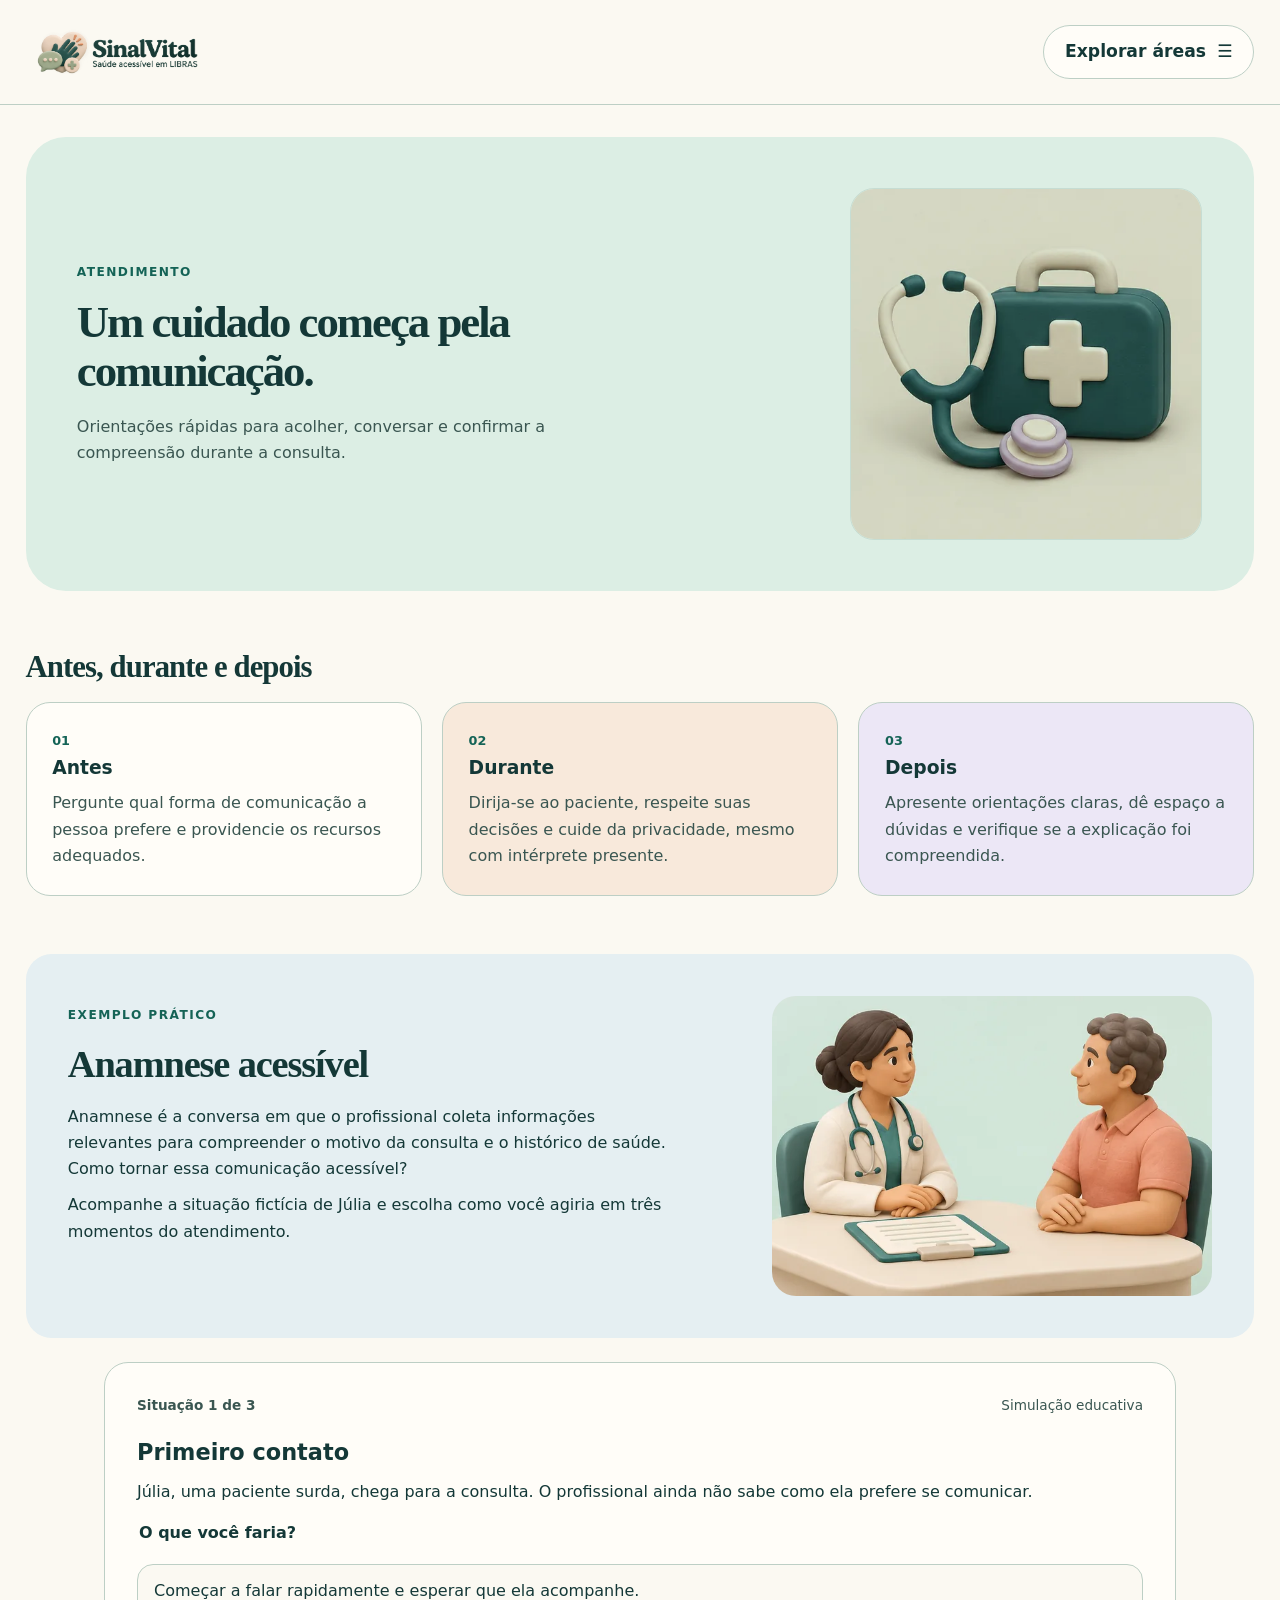
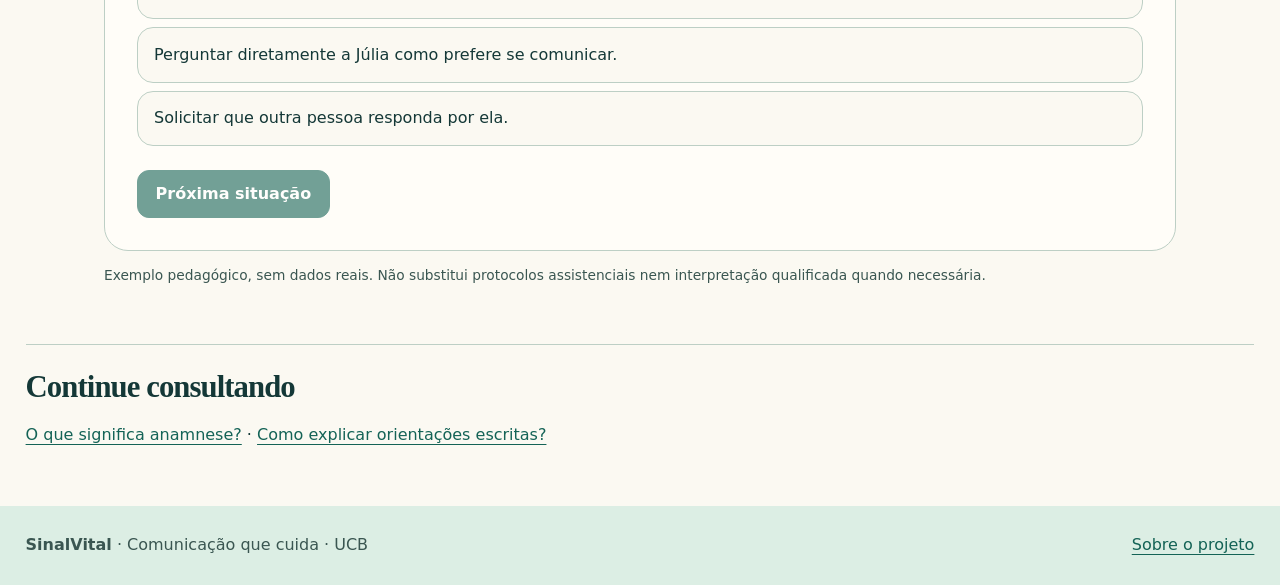
==== pages/atendimento.html @ 866eda88 "feat: integrar interface e funcionalidades do SinalVital" ====
<!doctype html>
<html lang="pt-BR"><head>
<meta charset="utf-8"><meta name="viewport" content="width=device-width,initial-scale=1">
<meta name="theme-color" content="#fbf9f2"><meta name="description" content="SinalVital: consulta rápida e recursos visuais para comunicação acessível na saúde.">
<title>Atendimento | SinalVital</title>
<link rel="icon" type="image/png" href="../assets/img/favicon-sinalvital.png">
<link rel="apple-touch-icon" href="../assets/img/favicon-sinalvital.png">
<link rel="stylesheet" href="../assets/css/global.css"><link rel="stylesheet" href="../assets/css/components.css"><link rel="stylesheet" href="../assets/css/pages/site.css"><link rel="stylesheet" href="../assets/css/editorial-wide.css">
<script defer src="../assets/js/navigation.js"></script><script defer src="../assets/js/anamnese.js"></script>
</head><body><a class="skip-link" href="#conteudo">Ir para o conteúdo principal</a>
<header class="site-header"><div class="wrap header-inner">
<a class="brand" href="../index.html" aria-label="SinalVital — ir para página inicial"><img class="brand-logo" src="../assets/img/logo-sinalvital-libras.png" width="367" height="76" alt="SinalVital — Saúde acessível em LIBRAS"></a>
<details class="site-menu"><summary aria-label="Explorar áreas do site"><span class="menu-word">Explorar áreas</span><span aria-hidden="true">☰</span></summary>
<nav class="site-menu-panel" aria-label="Áreas do SinalVital">
<div><strong>ATENDIMENTO</strong><a href="../pages/atendimento.html" aria-current="page">Atendimento</a><a href="../pages/orientacoes.html" >Orientações acessíveis</a></div>
<div><strong>RECURSOS</strong><a href="../pages/glossario.html" >Glossário</a><a href="../pages/conhecer.html" >Conhecer</a></div>
<div><strong>PROJETO</strong><a href="../pages/sobre.html" >Sobre o projeto</a></div>
</nav></details></div></header>
<main id="conteudo" class="wrap" tabindex="-1"><section class="simple-hero"><div><p class="eyebrow">ATENDIMENTO</p><h1>Um cuidado começa pela comunicação.</h1><p class="lead">Orientações rápidas para acolher, conversar e confirmar a compreensão durante a consulta.</p></div><img src="../assets/img/guia-saude.webp" alt="" width="720" height="480" decoding="async"></section><section class="content-section"><h2>Antes, durante e depois</h2><div class="three-grid"><article class="info-card"><span class="number">01</span><h3>Antes</h3><p>Pergunte qual forma de comunicação a pessoa prefere e providencie os recursos adequados.</p></article><article class="info-card"><span class="number">02</span><h3>Durante</h3><p>Dirija-se ao paciente, respeite suas decisões e cuide da privacidade, mesmo com intérprete presente.</p></article><article class="info-card"><span class="number">03</span><h3>Depois</h3><p>Apresente orientações claras, dê espaço a dúvidas e verifique se a explicação foi compreendida.</p></article></div></section>
<section id="anamnese" class="content-section"><div class="split-block"><div><p class="eyebrow">EXEMPLO PRÁTICO</p><h2>Anamnese acessível</h2><p>Anamnese é a conversa em que o profissional coleta informações relevantes para compreender o motivo da consulta e o histórico de saúde. Como tornar essa comunicação acessível?</p><p>Acompanhe a situação fictícia de Júlia e escolha como você agiria em três momentos do atendimento.</p></div><img src="../assets/img/anamnese-cena.webp" alt="Ilustração de uma consulta fictícia com profissional e paciente." loading="lazy"></div>
<div class="sim-box" id="simulation"><div class="sim-top"><strong id="sim-progress">Situação 1 de 3</strong><span>Simulação educativa</span></div><h3 id="sim-title" tabindex="-1"></h3><p id="sim-description"></p><fieldset id="sim-choices"><legend>O que você faria?</legend><div id="sim-options"></div></fieldset><div id="sim-feedback" class="sim-feedback" role="status" aria-live="polite" hidden></div><div class="sim-actions"><button type="button" id="sim-next" disabled>Próxima situação</button><button type="button" id="sim-restart" class="outline-button" hidden>Recomeçar</button></div></div>
<p class="smallprint">Exemplo pedagógico, sem dados reais. Não substitui protocolos assistenciais nem interpretação qualificada quando necessária.</p>
</section><section class="content-section compact"><h2>Continue consultando</h2><p><a href="glossario.html?termo=anamnese">O que significa anamnese?</a> · <a href="orientacoes.html">Como explicar orientações escritas?</a></p></section></main>
<footer class="site-footer"><div class="wrap footer-inner"><p><strong>SinalVital</strong> · Comunicação que cuida · UCB</p><a href="../pages/sobre.html">Sobre o projeto</a></div></footer></body></html>
---- assets/css/global.css ----
:root {
  color-scheme: light;
  --ink: #143837;
  --muted: #3a5651;
  --accent: #146356;
  --paper: #fbf9f2;
  --mint: #dceee4;
  --line: #bdcfc5;
  --lilac: #ece7f6;
  --peach: #f8e9db;
  --mist: #e5eff2;
  --surface: #fffdf8;
  --font-body: system-ui, sans-serif;
  --font-display: Georgia, "Times New Roman", serif;
  --container-max: 76rem;
  --container-gutter: 2.5rem;
  --content-measure: 65ch;
  --control-height: 2.75rem;
  --panel-radius: 1.35rem;

  font-family: var(--font-body);
  color: var(--ink);
  background: var(--paper);
  line-height: 1.55;
}

*, *::before, *::after { box-sizing: border-box; }
body, h1, h2, h3, p { margin: 0; }
a { color: var(--accent); text-underline-offset: .22em; }
:focus-visible { outline: 3px solid var(--accent); outline-offset: 4px; }
[tabindex="-1"] { scroll-margin-top: 1.25rem; }

h2, .page-title { font-size: clamp(1.5rem, 3vw, 2rem); line-height: 1.2; letter-spacing: -.03em; }

.wrap {
  width: min(var(--container-max), calc(100% - var(--container-gutter)));
  margin-inline: auto;
}

@media (max-width: 47.99rem) {
  :root { --container-gutter: 2rem; }
  .wrap { width: calc(100% - var(--container-gutter)); }
}

[hidden] { display: none !important; }

.skip-link {
  position: absolute;
  z-index: 2;
  inset: .5rem auto auto .5rem;
  padding: .75rem 1rem;
  background: white;
  transform: translateY(-200%);
}

.skip-link:focus { transform: none; }

.visually-hidden {
  position: absolute;
  width: 1px;
  height: 1px;
  padding: 0;
  overflow: hidden;
  clip-path: inset(50%);
  white-space: nowrap;
}

@keyframes sinalvital-enter {
  from { opacity: 0; transform: translateY(.4rem); }
  to { opacity: 1; transform: translateY(0); }
}
---- assets/css/components.css ----
.site-header { background: var(--surface); border-bottom: 1px solid var(--line); }
.header-inner { display: flex; justify-content: space-between; align-items: center; gap: 1rem; min-height: 4.5rem; }
.brand { font-size: 1.55rem; font-weight: 800; letter-spacing: -.055em; text-decoration: none; color: var(--ink); }
.brand span { color: var(--accent); }
.desktop-nav { display: flex; align-items: center; gap: clamp(.7rem, 2vw, 1.75rem); }
.mobile-nav { display: none; }
nav a, .disclosure > summary, .journey-explore > summary { color: var(--ink); font-weight: 650; }
nav a { text-decoration: none; }
nav a:hover, nav a[aria-current="page"], .disclosure[data-current] > summary { text-decoration: underline; }
.disclosure { position: relative; }
.disclosure > summary, .journey-explore > summary { cursor: pointer; padding: .65rem .8rem; border-radius: .6rem; background: var(--mint); }
.menu-panel {
  position: absolute;
  z-index: 1;
  inset: calc(100% + .55rem) 0 auto auto;
  width: max-content;
  max-width: calc(100vw - 2.5rem);
  padding: .35rem;
  border: 1px solid var(--line);
  border-radius: .8rem;
  background: white;
  box-shadow: 0 .5rem 1.5rem #173b361a;
}
.menu-panel a { display: block; padding: .6rem .8rem; border-radius: .5rem; }
.menu-panel a:hover, .menu-panel a[aria-current="page"] { background: var(--mint); }

@media (max-width: 52rem) {
  .desktop-nav { display: none; }
  .mobile-nav { display: block; }
}

.site-footer { background: var(--mint); margin-top: 1rem; }
.footer-inner { display: flex; flex-wrap: wrap; justify-content: space-between; gap: .5rem 1rem; padding-block: 1.25rem; }
.site-footer p { color: var(--muted); }

.module { border: 0; padding-block: clamp(1.5rem, 4vw, 3.5rem); }
.module > p:first-of-type { font-size: 1.1rem; }

.module p { max-width: var(--content-measure); color: var(--muted); margin-block: .65rem; }

.module .page-title {
  font-family: var(--font-display);
  font-size: clamp(2.25rem, 4.5vw, 3.9rem);
}

.related { display: flex; flex-wrap: wrap; gap: .5rem 1.25rem; list-style: none; padding: 0; margin: .75rem 0 0; }

.cards { display: grid; grid-template-columns: repeat(2, minmax(0, 1fr)); gap: .9rem; list-style: none; padding: 0; margin: 1rem 0 0; }
.card {
  display: grid;
  grid-template-columns: auto minmax(0, 1fr) auto;
  align-items: center;
  gap: .9rem;
  height: 100%;
  padding: 1.15rem;
  border: 1px solid var(--line);
  border-radius: 1rem;
  background: white;
  color: var(--ink);
  text-decoration: none;
  transition: background-color .16s ease, border-color .16s ease;
}
.card:hover, .card:focus-visible { background: #eef7ef; border-color: var(--accent); }
.card-icon {
  display: grid;
  place-items: center;
  width: 2.8rem;
  aspect-ratio: 1;
  border-radius: .8rem;
  background: var(--mint);
  color: var(--accent);
  font-size: 1.2rem;
}
.card h3 { font-size: 1.08rem; }
.card p { color: var(--muted); margin-top: .2rem; font-size: .95rem; }
.arrow { font-size: 1.3rem; color: var(--accent); }

.card-icon svg { width: 1.55rem; height: 1.55rem; }

@media (max-width: 40rem) {
  .cards { grid-template-columns: 1fr; }
  .card { padding: .85rem; gap: .6rem; }
}

@media (prefers-reduced-motion: reduce) {
  .card { transition: none; }
}

.journey-steps button,
.journey-button {
  min-height: var(--control-height);
  border: 1px solid var(--accent);
  border-radius: .65rem;
  padding: .6rem .85rem;
  font: inherit;
  font-weight: 700;
  cursor: pointer;
}

.journey-steps button:focus-visible,
.journey-button:focus-visible,
.journey-explore summary:focus-visible { outline-color: var(--ink); }

.journey-button { background: var(--accent); color: white; }
.journey-button:hover { background: var(--ink); }
.journey-button-secondary { background: white; color: var(--ink); }
.journey-button-secondary:hover:not(:disabled) { background: var(--mint); }
.journey-button:disabled { opacity: .55; cursor: default; }

.journey-explore { margin-top: 1.15rem; border: 1px solid var(--line); border-radius: .8rem; }
.journey-explore > div { padding: 0 .85rem .75rem; }

.journey-scenario {
  margin-top: 1.15rem;
  padding: clamp(.85rem, 2vw, 1.35rem);
  border: 1px solid var(--line);
  border-radius: .9rem;
  background: var(--paper);
}
.journey-scenario fieldset { padding: 0; border: 0; margin: 0 0 .8rem; min-width: 0; }
.journey-scenario legend { font-weight: 750; padding: 0; }
.journey-scenario label {
  display: flex;
  align-items: flex-start;
  gap: .55rem;
  margin-top: .55rem;
  padding: .6rem .75rem;
  border: 1px solid var(--line);
  border-radius: .6rem;
  background: white;
  cursor: pointer;
}
.journey-scenario label:has(:checked) { border-color: var(--accent); background: var(--mint); }
.journey-scenario label:focus-within { outline: 2px solid var(--accent); outline-offset: 2px; }
.journey-scenario input { flex: none; margin: .3em 0 0; accent-color: var(--accent); }

@media (prefers-reduced-motion: no-preference) {
  .journey-explore[open] > div { animation: sinalvital-enter .24s ease-out; }
}

.practice-grid {
  display: grid;
  grid-template-columns: repeat(3, minmax(0, 1fr));
  gap: 1rem;
  margin-block: 1.75rem;
}

.practice-grid article, .video-grid article, .feature, .quiz-shell {
  border: 1px solid var(--line);
  border-radius: var(--panel-radius);
  background: var(--surface);
}
.practice-grid article, .video-grid article > div, .feature > div, .quiz-shell { padding: clamp(1rem, 3vw, 1.75rem); }

.practice-grid article:nth-child(3n+2) { background: var(--mint); }
.practice-grid article:nth-child(3n+3) { background: var(--lilac); }
.feature {
  display: grid;
  grid-template-columns: minmax(0, 1.5fr) minmax(0, 1fr);
  margin-block: 1.75rem;
}

.feature > img { height: 100%; max-height: 38rem; border-radius: 0 var(--panel-radius) var(--panel-radius) 0; }

.art-intro {
  display: grid;
  grid-template-columns: minmax(0, 1fr) minmax(0, .62fr);
  align-items: center;
  gap: clamp(1rem, 3vw, 2rem);
  background: var(--mint);
  border-radius: 1.5rem;
  padding: clamp(1.25rem, 4vw, 3rem);
}
.art-intro img, .alphabet-art {
  display: block;
  width: 100%;
  height: auto;
  max-height: 15rem;
  object-fit: contain;
  mix-blend-mode: multiply;
}
.art-intro p { margin-bottom: 0; font-size: 1.1rem; }

@media (max-width: 47.99rem) {
  .art-intro { grid-template-columns: minmax(0, 1fr); }
  .art-intro img { max-height: 11rem; }
  .feature, .practice-grid { grid-template-columns: 1fr; }
  .feature > img { max-height: 16rem; border-radius: 0 0 var(--panel-radius) var(--panel-radius); }
}

/* SinalVital — navegação compacta */
.brand {display:inline-flex;align-items:center;gap:.65rem;font-size:1.15rem;letter-spacing:-.025em;line-height:1.12}
.brand small {display:block;color:var(--muted);font-size:.67rem;letter-spacing:.015em;margin-top:.2rem;font-weight:500}
.brand-mark {display:grid;place-items:center;background:var(--accent);color:#fff;border-radius:.7rem;width:2.55rem;height:2.55rem;font-family:Georgia,serif;font-size:1.45rem}
.site-header {position:relative;z-index:10;background:var(--paper)}
.site-menu {position:relative}
.site-menu summary {list-style:none;display:flex;align-items:center;gap:.75rem;border:1px solid var(--line);border-radius:999px;min-height:2.75rem;padding:.55rem 1rem;cursor:pointer;font-weight:650;background:var(--surface)}
.site-menu summary::-webkit-details-marker{display:none}
.site-menu summary:hover,.site-menu[open] summary {background:var(--mint)}
.site-menu-panel {position:absolute;z-index:20;top:calc(100% + .6rem);right:0;width:min(43rem,calc(100vw - 2rem));display:grid;grid-template-columns:repeat(3,minmax(0,1fr));gap:1.3rem;background:var(--surface);border:1px solid var(--line);border-radius:1.3rem;padding:1.45rem;box-shadow:0 1rem 2.5rem #14383721}
.site-menu-panel strong{font-size:.73rem;letter-spacing:.09em;color:var(--muted)}
.site-menu-panel a{display:block;margin-top:.65rem;padding:.42rem .35rem;border-radius:.45rem}
.site-menu-panel a:hover,.site-menu-panel a[aria-current=page]{background:var(--mint);text-decoration:none}
@media(max-width:40rem){.site-menu-panel{grid-template-columns:1fr;width:min(20rem,calc(100vw - 2rem));max-height:75vh;overflow-y:auto;gap:.9rem}.menu-word{font-size:.86rem}}
.button-link,.outline-button,.home-search button,.sim-actions button{display:inline-flex;align-items:center;justify-content:center;min-height:2.75rem;padding:.65rem 1.1rem;border-radius:.75rem;font:inherit;font-weight:700;text-decoration:none;cursor:pointer;background:var(--accent);color:white;border:1px solid var(--accent)}
.outline-button,.button-link.secondary{background:var(--surface);color:var(--ink);border-color:var(--line)}
.outline-button:hover,.button-link.secondary:hover{background:var(--mint)}
button:disabled{opacity:.6;cursor:not-allowed}
.eyebrow{font-weight:800;color:var(--accent);letter-spacing:.12em;font-size:.76rem;margin-bottom:1rem}
.section-note{color:var(--muted);margin-top:.65rem}
.quiet-banner{background:var(--mint);border-radius:1.6rem;padding:clamp(1.4rem,3vw,2.5rem);display:flex;align-items:center;justify-content:space-between;gap:1rem;margin-block:3rem}
.quiet-banner h2{font-family:var(--font-display)}.quiet-banner p{max-width:58ch;margin-top:.5rem}
@media(max-width:40rem){.quiet-banner{flex-direction:column;align-items:flex-start}}

/* v1.1 — real, consistently visible brand mark */
.brand-mark { display:block; flex:none; width:2.55rem; height:2.55rem; border-radius:.7rem; object-fit:contain; background:var(--accent); }
.brand > span { color:var(--ink); }
.brand > span > span { color:var(--accent); }


/* v1.4 — logo completa no cabeçalho */
.brand {display:inline-flex;align-items:center;gap:0;text-decoration:none}
.brand-logo {display:block;width:auto;height:3rem;max-width:min(17rem,40vw);object-fit:contain}
@media (max-width:47.99rem){.brand-logo{height:2.45rem;max-width:60vw}}


/* SinalVital — cabeçalho mais legível (revisão 26/11/2026)
   Seletores mais específicos para manter os tamanhos mesmo quando
   editorial-wide.css é carregado após components.css. */
.site-header .header-inner {
  min-height: 6.5rem;
  gap: clamp(.75rem, 2vw, 1.5rem);
}
.site-header .brand {
  min-width: 0;
  flex-shrink: 1;
}
.site-header .brand-logo {
  display: block;
  height: clamp(3.8rem, 4.5vw, 4.7rem);
  width: auto;
  max-width: min(22rem, 50vw);
  object-fit: contain;
}
.site-header .site-menu summary {
  min-height: 3.35rem;
  padding: .85rem 1.3rem;
  gap: .7rem;
  font-size: 1.075rem;
  line-height: 1.25;
  font-weight: 700;
  white-space: nowrap;
}
.site-header .site-menu .menu-word {
  font-size: inherit;
}
@media (max-width: 47.99rem) {
  .site-header .header-inner { min-height: 5.4rem; }
  .site-header .brand-logo {
    height: 3.2rem;
    max-width: min(12rem, 51vw);
  }
  .site-header .site-menu summary {
    min-height: 3rem;
    padding: .65rem .85rem;
    gap: .45rem;
    font-size: 1rem;
  }
}
@media (max-width: 22rem) {
  .site-header .brand-logo {
    height: 2.8rem;
    max-width: 45vw;
  }
  .site-header .site-menu summary {
    padding-inline: .55rem;
    font-size: .95rem;
  }
}
---- assets/css/pages/site.css ----
.simple-hero{display:grid;grid-template-columns:1.4fr .8fr;align-items:center;gap:2rem;background:var(--mint);border-radius:2rem;margin:1.4rem 0 2.5rem;padding:clamp(1.4rem,4vw,3.5rem)}
.simple-hero h1{font-family:var(--font-display);font-size:clamp(2.55rem,5vw,4.7rem);line-height:1.08;letter-spacing:-.045em}
.lead{max-width:55ch;font-size:1.13rem;color:var(--muted);margin-top:1.1rem}
.simple-hero img{width:100%;height:auto;max-height:22rem;object-fit:contain;mix-blend-mode:multiply;border-radius:1.5rem}
.content-section{margin:3rem 0}.content-section h2{font-family:var(--font-display);font-size:clamp(1.7rem,3vw,2.6rem);margin-bottom:1rem}.content-section p{line-height:1.65}.content-section.compact{border-top:1px solid var(--line);padding-top:1.5rem}
.three-grid{display:grid;grid-template-columns:repeat(3,minmax(0,1fr));gap:1rem}.info-card{border-radius:1.5rem;background:var(--surface);border:1px solid var(--line);padding:1.4rem;min-height:11rem}.info-card:nth-child(2){background:var(--peach)}.info-card:nth-child(3){background:var(--lilac)}.info-card h3{margin-bottom:.5rem}.info-card p{color:var(--muted)}.number{font-size:.8rem;font-weight:800;color:var(--accent)}
.split-block{display:grid;grid-template-columns:1.2fr .8fr;gap:1.5rem;align-items:center;background:var(--mist);border-radius:1.6rem;padding:clamp(1.5rem,3vw,2.8rem)}.split-block p{max-width:60ch;margin-top:.6rem}.split-block img{width:100%;border-radius:1.4rem;mix-blend-mode:multiply}
.sim-box{border:1px solid var(--line);border-radius:1.5rem;background:var(--surface);padding:clamp(1.1rem,3vw,2rem);margin-top:1.2rem}.sim-top,.section-row{display:flex;align-items:center;justify-content:space-between;gap:1rem;flex-wrap:wrap}.sim-top{color:var(--muted);font-size:.85rem}.sim-box h3{font-size:1.4rem;margin-top:1.2rem}.sim-box p{margin:.55rem 0 1rem}.sim-box fieldset{border:0;padding:0;margin:1rem 0}.sim-box legend{font-weight:700;margin-bottom:.6rem}.choice{display:block;text-align:left;width:100%;padding:.9rem 1rem;margin:.5rem 0;border:1px solid var(--line);border-radius:1rem;background:var(--paper);font:inherit;cursor:pointer;color:var(--ink)}.choice:hover,.choice.chosen{background:var(--mint);border-color:var(--accent)}.sim-feedback{border-left:4px solid var(--accent);background:var(--mint);border-radius:.5rem;padding:1rem;margin:1rem 0}.sim-actions{display:flex;gap:.65rem;flex-wrap:wrap}.smallprint{color:var(--muted);font-size:.86rem;margin-top:.8rem}
.example-sheet{border:1px solid var(--line);border-radius:1.4rem;background:#fff;padding:clamp(1.2rem,3vw,2.5rem);margin-top:1.3rem}.sheet-top{display:flex;justify-content:space-between;gap:1rem;flex-wrap:wrap;padding-bottom:1rem;border-bottom:2px solid var(--accent)}.sheet-top strong{font-family:var(--font-display);font-size:1.55rem}.sheet-top span{color:#8e443d;font-size:.75rem;font-weight:800}.sheet-grid{display:grid;grid-template-columns:repeat(2,minmax(0,1fr));gap:1rem;margin-top:1.4rem}.sheet-grid>div{background:#f1f6f1;padding:1rem;border-radius:1rem}.sheet-grid span{display:block;font-size:.82rem;color:var(--muted);margin-bottom:.4rem}.sheet-grid strong{display:block}.sheet-grid .wide{grid-column:span 2}.sheet-tip{margin-top:1.3rem;color:var(--muted)}
.notice{padding:1.4rem;border-radius:1.2rem;background:var(--peach);margin-top:1.4rem}.notice p{margin-top:.35rem}.ref-list{padding-left:1.5rem}.paragraph{max-width:74ch;margin-bottom:1.5rem}
@media(max-width:46rem){.simple-hero,.split-block{grid-template-columns:1fr}.simple-hero img{max-height:15rem}.three-grid{grid-template-columns:1fr}.sheet-grid{grid-template-columns:1fr}.sheet-grid .wide{grid-column:auto}}
@media print{.site-header,.site-footer,.print-button,.simple-hero,.content-section:not(:has(.example-sheet)),.smallprint,.skip-link{display:none!important}body{background:white}.example-sheet{break-inside:avoid;border:1px solid black}.sheet-grid>div{background:white;border:1px solid #888}.sheet-top span{color:black}.content-section{margin:0}.wrap{width:100%}}

/* v1.1 — visual instruction sheet and focused A4 print */
.sheet-banner {margin:1rem 0 0; border-radius:.85rem; background:var(--mint); padding:.75rem 1rem; font-weight:700; color:var(--ink); }
.example-sheet {border-radius:1.8rem; box-shadow:0 .75rem 1.8rem #1438370c;}
.sheet-grid>div { border:1px solid #dae7dd; min-height:6.5rem; }
.sheet-grid>div span { font-weight:750; color:var(--accent); }
@page {size:A4; margin:14mm;}
@media print {
 body > header,body > footer,.print-button,.simple-hero,.smallprint,.skip-link,.content-section:not(#modelo) {display:none!important;}
 main {width:100%!important; max-width:none!important; padding:0!important; margin:0!important;}
 #modelo {display:block!important;margin:0!important;padding:0!important;}
 #modelo .section-row {display:none!important;}
 .example-sheet {margin:0!important;padding:0!important;border:0!important;box-shadow:none!important;border-radius:0!important;}
 .sheet-top {gap:.6rem;}
 .sheet-top strong {font-size:18pt;}
 .sheet-grid {display:grid!important;grid-template-columns:1fr 1fr!important;gap:10px;margin-top:12px;}
 .sheet-grid>div {break-inside:avoid;border:1px solid #777!important;min-height:75px;padding:12px;border-radius:8px;}
 .sheet-grid .wide {grid-column:1/-1!important;}
 .sheet-banner {background:#eef6ef!important;border:1px solid #aaa;}
 .sheet-tip {margin-top:18px!important;}
}
---- assets/css/editorial-wide.css ----
/* SinalVital v1.2 — layout editorial amplo e acessível.
   Mantém as funcionalidades de v1.1; altera somente a composição visual. */
:root {
  --container-max: 88rem;
  --container-gutter: clamp(1.5rem, 4vw, 5rem);
  --content-measure: 66ch;
}

/* O conteúdo aproveita a janela; o texto continua com largura confortável. */
.wrap { width: min(var(--container-max), calc(100% - var(--container-gutter))); }
.site-header { background: var(--paper); }
.header-inner { min-height: 5.25rem; }
.brand { font-size: clamp(1.25rem, 1.55vw, 1.65rem); }
.brand-mark { width: 3.1rem; height: 3.1rem; }
.site-menu summary { padding-inline: 1.2rem; }


.paths { margin-bottom: clamp(2rem, 4vw, 4rem); }
.paths .cards { gap: clamp(.85rem, 1.6vw, 1.5rem); margin-top: 1.5rem; }
.paths .card { min-height: clamp(12rem, 15vw, 16rem); padding: clamp(1.25rem, 2vw, 2.2rem); border-radius: 2rem; }
.paths .card h3 { font-size: clamp(1.55rem, 2.3vw, 2.45rem); }
.paths .card p { max-width: 25ch; }
.paths .path-art { border-radius: 1.8rem; }
.quiet-banner { padding: clamp(1.7rem, 3.2vw, 3.2rem); margin-block: 3.5rem 4rem; }

/* Páginas internas recebem a mesma amplitude da Home. */
.simple-hero {
  display: grid;
  grid-template-columns: minmax(0, 1.35fr) minmax(0, .65fr);
  align-items: center;
  gap: clamp(1.5rem, 3vw, 3rem);
  min-height: 24rem;
  padding: clamp(2rem, 4vw, 3.5rem);
  margin-block: 2rem 3rem;
  border-radius: 2.5rem;
}
.simple-hero h1 {
  max-width: 22ch;
  font-size: clamp(2.5rem, 3.5vw, 4.25rem);
  line-height: 1.1;
}
.simple-hero .lead {
  max-width: 55ch;
  font-size: clamp(1rem, 1.1vw, 1.2rem);
  line-height: 1.6;
}
.simple-hero img {
  display: block;
  width: min(100%, 22rem);
  height: auto;
  max-height: 22rem;
  object-fit: contain;
  justify-self: center;
  border-radius: var(--image-radius);
}
.content-section { margin-block: clamp(2.4rem, 4.5vw, 4.5rem); }
.content-section > h2 { font-family: var(--font-display); font-size: clamp(1.85rem, 2.4vw, 2.6rem); }
.three-grid { gap: clamp(1rem, 1.6vw, 1.8rem); }
.info-card { padding: clamp(1.3rem, 2vw, 2.2rem); min-height: 12rem; }
.split-block { gap: clamp(1.5rem, 3.5vw, 4rem); padding: clamp(1.5rem, 3.3vw, 3.8rem); }
.sim-box { max-width: 85rem; }
.example-sheet { max-width: 74rem; margin-inline: auto; }
.glossary-toolbar { padding: clamp(1.3rem, 2vw, 2rem); gap: 1.5rem; }
.term-grid { gap: clamp(.8rem, 1.3vw, 1.3rem); }
.term-card { padding: clamp(1.15rem, 1.6vw, 1.6rem); min-height: 12rem; }
.glossary-layout:has(.term-detail:not([hidden])) { grid-template-columns: minmax(0, 1.5fr) minmax(20rem, .9fr); }
.term-detail { padding: clamp(1.4rem, 2vw, 2.2rem); }
.footer-inner { padding-block: 1.7rem; }

/* 1080–1439 px: cartões em duas colunas, textos sem aperto. */
@media (min-width: 90rem) {
  .paths .cards { grid-template-columns: repeat(4, minmax(0, 1fr)); }
  .paths li, .paths li:nth-child(4n+1), .paths li:nth-child(4n+4) { grid-column: auto; }
  .paths .card { display: flex; flex-direction: column; justify-content: space-between; gap: 1.15rem; }
  .paths .card > div { align-self: stretch; }
  .paths .card h3 { font-size: clamp(1.55rem, 1.8vw, 2rem); }
  .paths .path-art { width: 100%; max-height: 11rem; object-fit: contain; }
}
@media (min-width: 75rem) and (max-width: 89.99rem) {
  .paths .cards { grid-template-columns: repeat(2, minmax(0, 1fr)); }
  .paths li, .paths li:nth-child(4n+1), .paths li:nth-child(4n+4) { grid-column: auto; }
}
@media (max-width: 74.99rem) {
  .paths .cards { grid-template-columns: repeat(2, minmax(0, 1fr)); }
  .paths li, .paths li:nth-child(4n+1), .paths li:nth-child(4n+4) { grid-column: auto; }
}
@media (max-width: 60rem) {
  .glossary-layout:has(.term-detail:not([hidden])) { grid-template-columns: 1fr; }
}
@media (max-width: 47.99rem) {
  :root { --container-gutter: 2rem; }
  .header-inner { min-height: 4.4rem; }
  .brand { font-size: 1.12rem; }
  .brand-mark { height: 2.65rem; width: 2.65rem; }
  .simple-hero {
    grid-template-columns: 1fr;
    min-height: auto;
    padding: 1.5rem;
    gap: 1.5rem;
    border-radius: 1.75rem;
  }
  .simple-hero h1 { font-size: clamp(2.2rem, 8vw, 3.25rem); }
  .simple-hero img {
    width: min(100%, 18rem);
    height: auto;
    max-height: 18rem;
    justify-self: center;
  }
  .paths .cards { grid-template-columns: 1fr; }
  .paths li, .paths li:nth-child(4n+1), .paths li:nth-child(4n+4) { grid-column: 1; }
  .paths .card { min-height: 10rem; }
  .content-section { margin-block: 2rem; }
  .quiet-banner { margin-block: 2rem 2.5rem; }
}
@media (max-width: 24rem) {
  :root { --container-gutter: 1.25rem; }
  .site-menu summary { padding-inline: .65rem; gap: .35rem; }
  .brand small { font-size: .6rem; }
}
@media print {
  .wrap { width: 100%; }
  .example-sheet { max-width: none; }
}


/* Mantém a simulação de anamnese centralizada. */
#anamnese .sim-box { width: min(100%, 67rem); max-width: 67rem; margin: 1.5rem auto 0; }
#anamnese > .smallprint { max-width: 67rem; margin-inline: auto; }

/* Acabamento consistente das ilustrações nas páginas internas.
   border-radius arredonda; border aplica o contorno. */
:root { --image-radius: 1.5rem; }
.simple-hero img, .split-block img, .art-intro img, .alphabet-art,
.paths .path-art, .term-detail img, .glossary-panel img {
  display: block; max-width: 100%; border-radius: var(--image-radius);
  border: 1px solid rgba(18, 81, 72, .10);
}
.term-detail img, .glossary-panel img {height: auto;}
.paths .path-art {border-color: rgba(18, 81, 72, .055);}
.brand-logo {border:0; border-radius:0;}
@media (max-width:47.99rem){:root{--image-radius:1.15rem;}}


/* Conhecer — imagem do bloco Alfabeto manual e vídeos.
   Preenche a coluna visual, com cantos arredondados. */
.split-block {
  grid-template-columns: minmax(0, 1.2fr) minmax(0, .8fr);
  align-items: stretch;
  overflow: hidden;
}

.split-block img {
  display: block;
  width: 100%;
  height: 100%;
  min-height: 300px;
  max-width: none;
  max-height: none;
  object-fit: cover;
  object-position: center;
  justify-self: stretch;
  border: none;
  border-radius: var(--image-radius);
  mix-blend-mode: normal;
}

@media (max-width: 47.99rem) {
  .split-block {
    grid-template-columns: 1fr;
  }
  .split-block img {
    height: 260px;
    min-height: 0;
  }
}
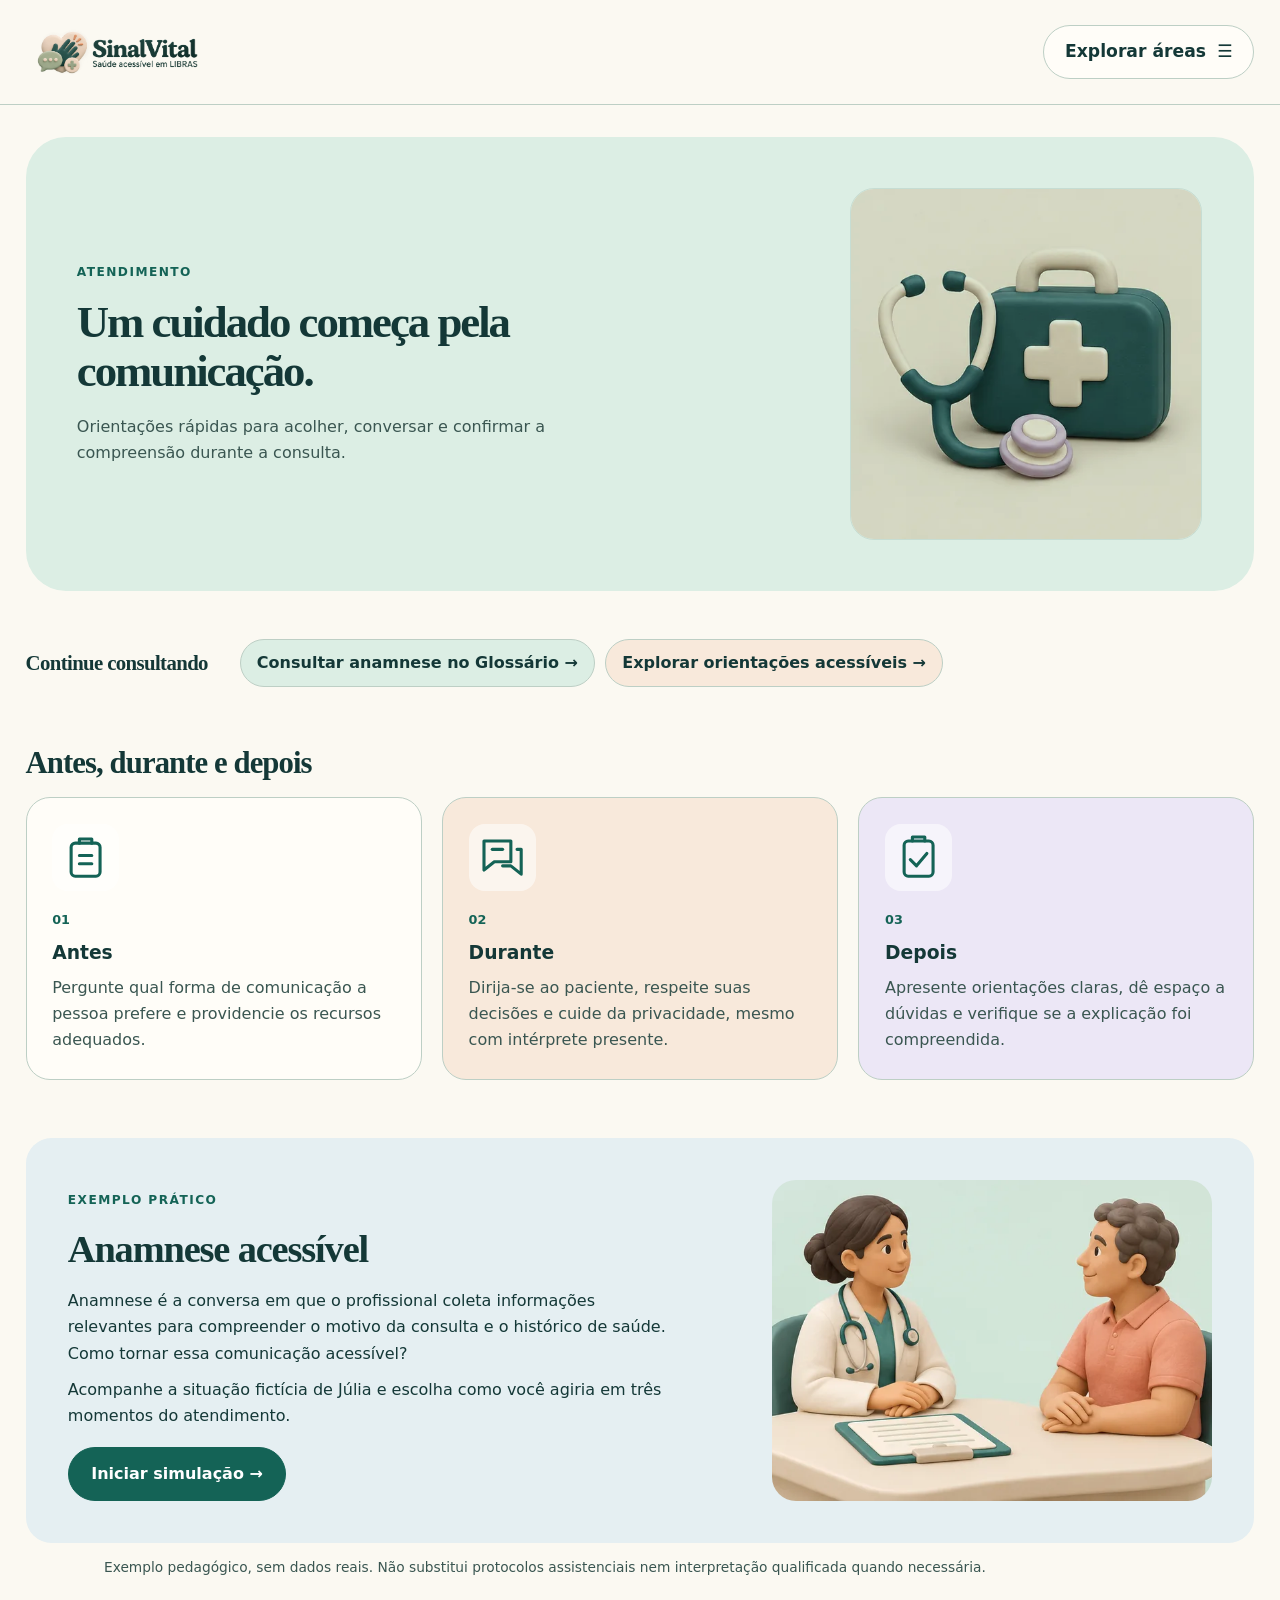
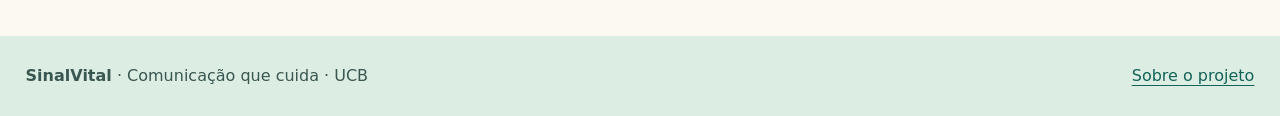
==== commit 46af2288: "feat: finalizar interface e funcionalidades do SinalVital" ====
--- a/pages/atendimento.html
+++ b/pages/atendimento.html
@@ -1,24 +1,25 @@
-<!doctype html>
+<!DOCTYPE html>
+
 <html lang="pt-BR"><head>
-<meta charset="utf-8"><meta name="viewport" content="width=device-width,initial-scale=1">
-<meta name="theme-color" content="#fbf9f2"><meta name="description" content="SinalVital: consulta rápida e recursos visuais para comunicação acessível na saúde.">
+<meta charset="utf-8"/><meta content="width=device-width,initial-scale=1" name="viewport"/>
+<meta content="#fbf9f2" name="theme-color"/><meta content="SinalVital: consulta rápida e recursos visuais para comunicação acessível na saúde." name="description"/>
 <title>Atendimento | SinalVital</title>
-<link rel="icon" type="image/png" href="../assets/img/favicon-sinalvital.png">
-<link rel="apple-touch-icon" href="../assets/img/favicon-sinalvital.png">
-<link rel="stylesheet" href="../assets/css/global.css"><link rel="stylesheet" href="../assets/css/components.css"><link rel="stylesheet" href="../assets/css/pages/site.css"><link rel="stylesheet" href="../assets/css/editorial-wide.css">
-<script defer src="../assets/js/navigation.js"></script><script defer src="../assets/js/anamnese.js"></script>
+<link href="../assets/img/favicon-sinalvital.png" rel="icon" type="image/png"/>
+<link href="../assets/img/favicon-sinalvital.png" rel="apple-touch-icon"/>
+<link href="../assets/css/global.css" rel="stylesheet"/><link href="../assets/css/components.css" rel="stylesheet"/><link href="../assets/css/pages/site.css" rel="stylesheet"/><link href="../assets/css/editorial-wide.css" rel="stylesheet"/>
+<script defer="" src="../assets/js/navigation.js"></script><script defer="" src="../assets/js/anamnese.js"></script>
+<link href="../assets/css/pages/atendimento.css?v=4" rel="stylesheet"/>
 </head><body><a class="skip-link" href="#conteudo">Ir para o conteúdo principal</a>
 <header class="site-header"><div class="wrap header-inner">
-<a class="brand" href="../index.html" aria-label="SinalVital — ir para página inicial"><img class="brand-logo" src="../assets/img/logo-sinalvital-libras.png" width="367" height="76" alt="SinalVital — Saúde acessível em LIBRAS"></a>
+<a aria-label="SinalVital — ir para página inicial" class="brand" href="../index.html"><img alt="SinalVital — Saúde acessível em LIBRAS" class="brand-logo" height="76" src="../assets/img/logo-sinalvital-libras.png" width="367"/></a>
 <details class="site-menu"><summary aria-label="Explorar áreas do site"><span class="menu-word">Explorar áreas</span><span aria-hidden="true">☰</span></summary>
-<nav class="site-menu-panel" aria-label="Áreas do SinalVital">
-<div><strong>ATENDIMENTO</strong><a href="../pages/atendimento.html" aria-current="page">Atendimento</a><a href="../pages/orientacoes.html" >Orientações acessíveis</a></div>
-<div><strong>RECURSOS</strong><a href="../pages/glossario.html" >Glossário</a><a href="../pages/conhecer.html" >Conhecer</a></div>
-<div><strong>PROJETO</strong><a href="../pages/sobre.html" >Sobre o projeto</a></div>
+<nav aria-label="Áreas do SinalVital" class="site-menu-panel">
+<div><strong>ATENDIMENTO</strong><a aria-current="page" href="../pages/atendimento.html">Atendimento</a><a href="../pages/orientacoes.html">Orientações acessíveis</a></div>
+<div><strong>RECURSOS</strong><a href="../pages/glossario.html">Glossário</a><a href="../pages/conhecer.html">Conhecer</a></div>
+<div><strong>PROJETO</strong><a href="../pages/sobre.html">Sobre o projeto</a></div>
 </nav></details></div></header>
-<main id="conteudo" class="wrap" tabindex="-1"><section class="simple-hero"><div><p class="eyebrow">ATENDIMENTO</p><h1>Um cuidado começa pela comunicação.</h1><p class="lead">Orientações rápidas para acolher, conversar e confirmar a compreensão durante a consulta.</p></div><img src="../assets/img/guia-saude.webp" alt="" width="720" height="480" decoding="async"></section><section class="content-section"><h2>Antes, durante e depois</h2><div class="three-grid"><article class="info-card"><span class="number">01</span><h3>Antes</h3><p>Pergunte qual forma de comunicação a pessoa prefere e providencie os recursos adequados.</p></article><article class="info-card"><span class="number">02</span><h3>Durante</h3><p>Dirija-se ao paciente, respeite suas decisões e cuide da privacidade, mesmo com intérprete presente.</p></article><article class="info-card"><span class="number">03</span><h3>Depois</h3><p>Apresente orientações claras, dê espaço a dúvidas e verifique se a explicação foi compreendida.</p></article></div></section>
-<section id="anamnese" class="content-section"><div class="split-block"><div><p class="eyebrow">EXEMPLO PRÁTICO</p><h2>Anamnese acessível</h2><p>Anamnese é a conversa em que o profissional coleta informações relevantes para compreender o motivo da consulta e o histórico de saúde. Como tornar essa comunicação acessível?</p><p>Acompanhe a situação fictícia de Júlia e escolha como você agiria em três momentos do atendimento.</p></div><img src="../assets/img/anamnese-cena.webp" alt="Ilustração de uma consulta fictícia com profissional e paciente." loading="lazy"></div>
-<div class="sim-box" id="simulation"><div class="sim-top"><strong id="sim-progress">Situação 1 de 3</strong><span>Simulação educativa</span></div><h3 id="sim-title" tabindex="-1"></h3><p id="sim-description"></p><fieldset id="sim-choices"><legend>O que você faria?</legend><div id="sim-options"></div></fieldset><div id="sim-feedback" class="sim-feedback" role="status" aria-live="polite" hidden></div><div class="sim-actions"><button type="button" id="sim-next" disabled>Próxima situação</button><button type="button" id="sim-restart" class="outline-button" hidden>Recomeçar</button></div></div>
+<main class="wrap" id="conteudo" tabindex="-1"><section class="simple-hero"><div><p class="eyebrow">ATENDIMENTO</p><h1>Um cuidado começa pela comunicação.</h1><p class="lead">Orientações rápidas para acolher, conversar e confirmar a compreensão durante a consulta.</p></div><img alt="" decoding="async" height="480" src="../assets/img/guia-saude.webp" width="720"/></section><section class="quick-consult"><h2>Continue consultando</h2><p><a class="quick-link" href="glossario.html?termo=anamnese">Consultar anamnese no Glossário →</a><a class="quick-link" href="orientacoes.html">Explorar orientações acessíveis →</a></p></section><section class="content-section"><h2>Antes, durante e depois</h2><div class="three-grid"><article class="info-card"><svg aria-hidden="true" class="education-icon" fill="none" focusable="false" height="48" stroke="currentColor" stroke-linecap="round" stroke-linejoin="round" stroke-width="1.5" viewbox="0 0 24 24" width="48"><rect height="16" rx="2" width="14" x="5" y="5"></rect><path d="M9 5V3h6v2M9 11h6M9 15h6"></path></svg><span class="number">01</span><h3>Antes</h3><p>Pergunte qual forma de comunicação a pessoa prefere e providencie os recursos adequados.</p></article><article class="info-card"><svg aria-hidden="true" class="education-icon" fill="none" focusable="false" height="48" stroke="currentColor" stroke-linecap="round" stroke-linejoin="round" stroke-width="1.5" viewbox="0 0 24 24" width="48"><path d="M3 4h13v10H8l-5 4zM19 8h2v12l-5-4h-4"></path><path d="M7 8h5"></path></svg><span class="number">02</span><h3>Durante</h3><p>Dirija-se ao paciente, respeite suas decisões e cuide da privacidade, mesmo com intérprete presente.</p></article><article class="info-card"><svg aria-hidden="true" class="education-icon" fill="none" focusable="false" height="48" stroke="currentColor" stroke-linecap="round" stroke-linejoin="round" stroke-width="1.5" viewbox="0 0 24 24" width="48"><rect height="17" rx="2" width="14" x="5" y="4"></rect><path d="M9 4V2h6v2m-7 9 3 3 5-6"></path></svg><span class="number">03</span><h3>Depois</h3><p>Apresente orientações claras, dê espaço a dúvidas e verifique se a explicação foi compreendida.</p></article></div></section>
+<section class="content-section" id="anamnese"><div class="sim-stage" id="sim-stage"><div class="split-block" id="sim-intro"><div><p class="eyebrow">EXEMPLO PRÁTICO</p><h2>Anamnese acessível</h2><p>Anamnese é a conversa em que o profissional coleta informações relevantes para compreender o motivo da consulta e o histórico de saúde. Como tornar essa comunicação acessível?</p><p>Acompanhe a situação fictícia de Júlia e escolha como você agiria em três momentos do atendimento.</p><button aria-controls="simulation" aria-expanded="false" class="practice-cta" id="sim-start" type="button">Iniciar simulação →</button></div><img alt="Ilustração de uma consulta fictícia com profissional e paciente." loading="lazy" src="../assets/img/anamnese-cena.webp"/></div><div class="sim-box" hidden="" id="simulation"><div class="sim-top"><strong id="sim-progress">Situação 1 de 3</strong><span>Simulação educativa</span></div><div aria-hidden="true" class="sim-visual-progress" id="sim-visual-progress"><span></span><span></span><span></span></div><h3 id="sim-title" tabindex="-1"></h3><p id="sim-description"></p><fieldset id="sim-choices"><legend>O que você faria?</legend><div id="sim-options"></div></fieldset><div aria-live="polite" class="sim-feedback" hidden="" id="sim-feedback" role="status"></div><div class="sim-actions"><button class="outline-button sim-back-button" id="sim-back" type="button">Voltar ao exemplo</button><button disabled="" id="sim-next" type="button">Próxima situação</button><button class="outline-button" hidden="" id="sim-restart" type="button">Recomeçar</button></div></div></div>
 <p class="smallprint">Exemplo pedagógico, sem dados reais. Não substitui protocolos assistenciais nem interpretação qualificada quando necessária.</p>
-</section><section class="content-section compact"><h2>Continue consultando</h2><p><a href="glossario.html?termo=anamnese">O que significa anamnese?</a> · <a href="orientacoes.html">Como explicar orientações escritas?</a></p></section></main>
+</section></main>
 <footer class="site-footer"><div class="wrap footer-inner"><p><strong>SinalVital</strong> · Comunicação que cuida · UCB</p><a href="../pages/sobre.html">Sobre o projeto</a></div></footer></body></html>
--- a/assets/css/pages/atendimento.css
+++ b/assets/css/pages/atendimento.css
@@ -0,0 +1,27 @@
+/* Refinamento visual exclusivo desta página. */
+.education-icon { display:block; width:3.1rem; height:3.1rem; padding:.55rem; box-sizing:content-box; color:var(--accent); background:rgba(255,255,255,.55); border-radius:1rem; margin-bottom:1rem; }
+.three-grid .info-card h3 { margin-top:.35rem; }
+ .sim-visual-progress { display:grid; grid-template-columns:repeat(3,minmax(0,1fr)); gap:.5rem; margin-top:.85rem; }
+.sim-visual-progress span { height:.45rem; border-radius:999px; background:var(--mint); }
+.sim-visual-progress span.is-active { background:var(--accent); }
+
+#anamnese .sim-stage {background:var(--mist);border-radius:1.6rem;overflow:hidden;}
+#anamnese .sim-stage .split-block {margin:0;background:transparent;}
+#anamnese .sim-stage .sim-box {width:min(100% - 2rem,67rem);margin:clamp(1rem,3vw,2.5rem) auto;}
+#anamnese .sim-stage [hidden]{display:none!important;}
+.practice-cta {display:inline-flex;align-items:center;justify-content:center;background:var(--accent);color:white;border:1px solid var(--accent);border-radius:999px;padding:.85rem 1.4rem;margin-top:1.1rem;font:inherit;font-weight:750;cursor:pointer;}
+.practice-cta:hover{background:var(--ink);}
+.quick-consult{display:flex;align-items:center;flex-wrap:wrap;gap:1rem 2rem;margin:1.5rem 0 2rem;}
+.quick-consult h2{font-family:var(--font-display);font-size:1.3rem;}
+.quick-consult p{display:flex;flex-wrap:wrap;gap:.65rem;}
+.quick-link{display:inline-flex;align-items:center;min-height:2.75rem;background:var(--mint);border:1px solid var(--line);border-radius:999px;padding:.65rem 1rem;text-decoration:none;font-weight:700;color:var(--ink);}
+.quick-link:nth-child(2){background:var(--peach);}
+.quick-link:hover{border-color:var(--accent);text-decoration:underline;}
+
+/* Hierarquia e ordem dos controles da simulação. */
+#anamnese .sim-actions {display:flex;align-items:center;flex-wrap:wrap;gap:.75rem;justify-content:space-between;}
+#anamnese .sim-actions #sim-back {background:var(--surface);color:var(--ink);border:1px solid var(--accent);border-radius:.75rem;}
+#anamnese .sim-actions #sim-back:hover {background:var(--mint);}
+#anamnese .sim-actions #sim-next,#anamnese .sim-actions #sim-restart {background:var(--accent);color:#fff;border:1px solid var(--accent);border-radius:.75rem;margin-left:auto;}
+#anamnese .sim-actions #sim-next:disabled {opacity:.55;cursor:not-allowed;}
+@media(max-width:36rem){#anamnese .sim-actions button{flex:1 1 auto;}#anamnese .sim-actions #sim-next,#anamnese .sim-actions #sim-restart{margin-left:0;}}
